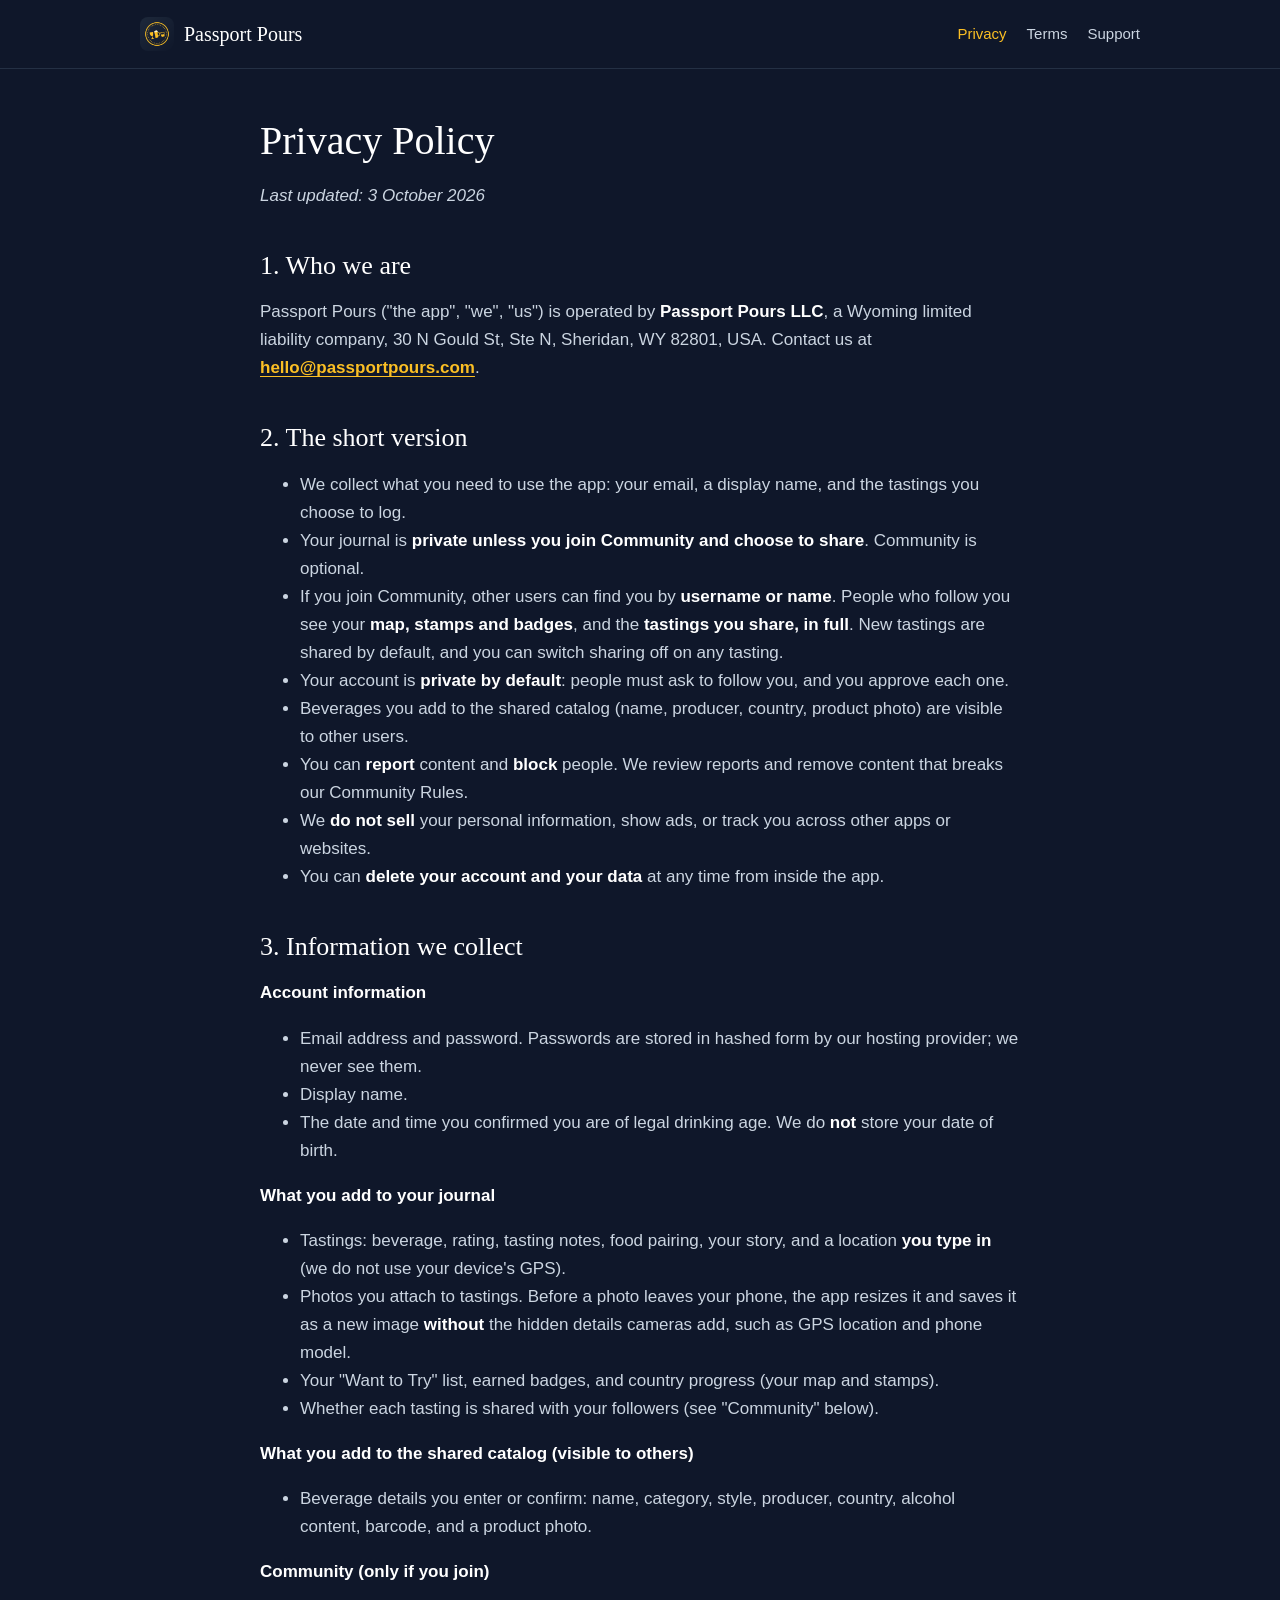
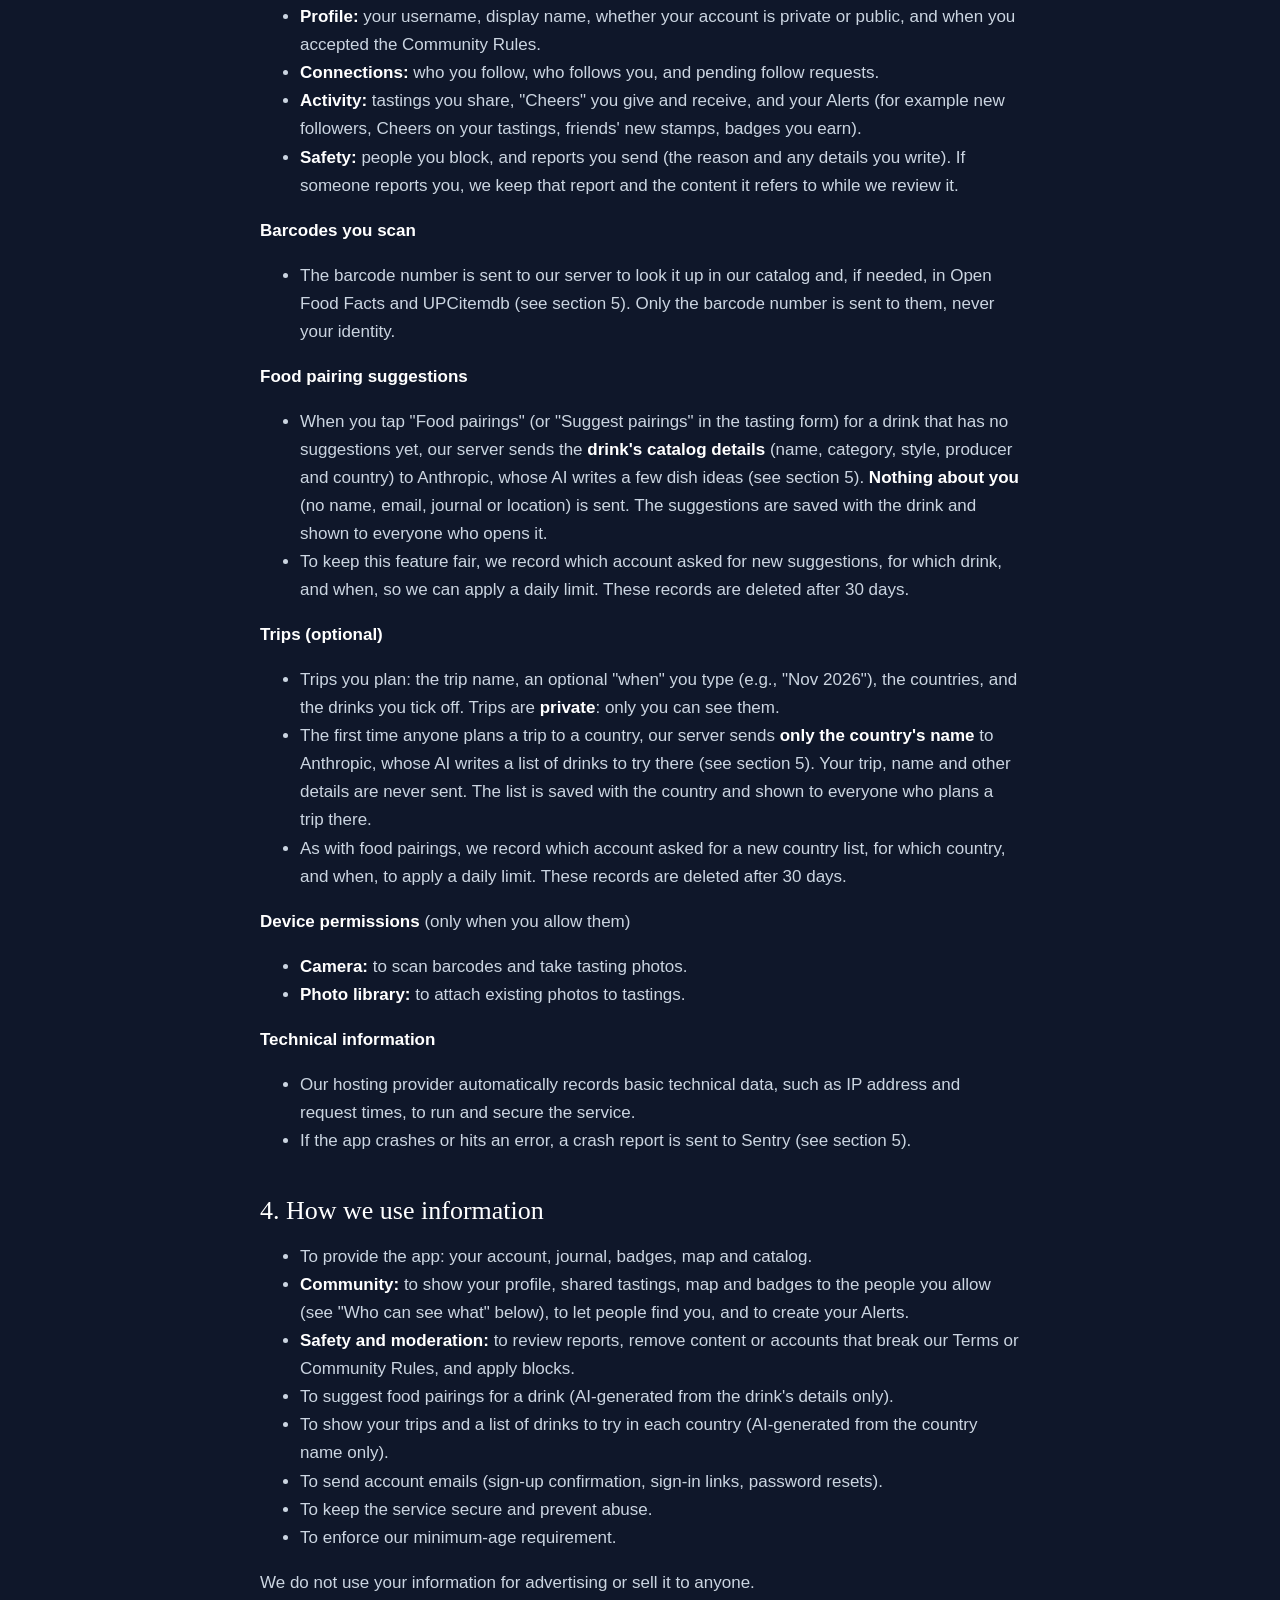
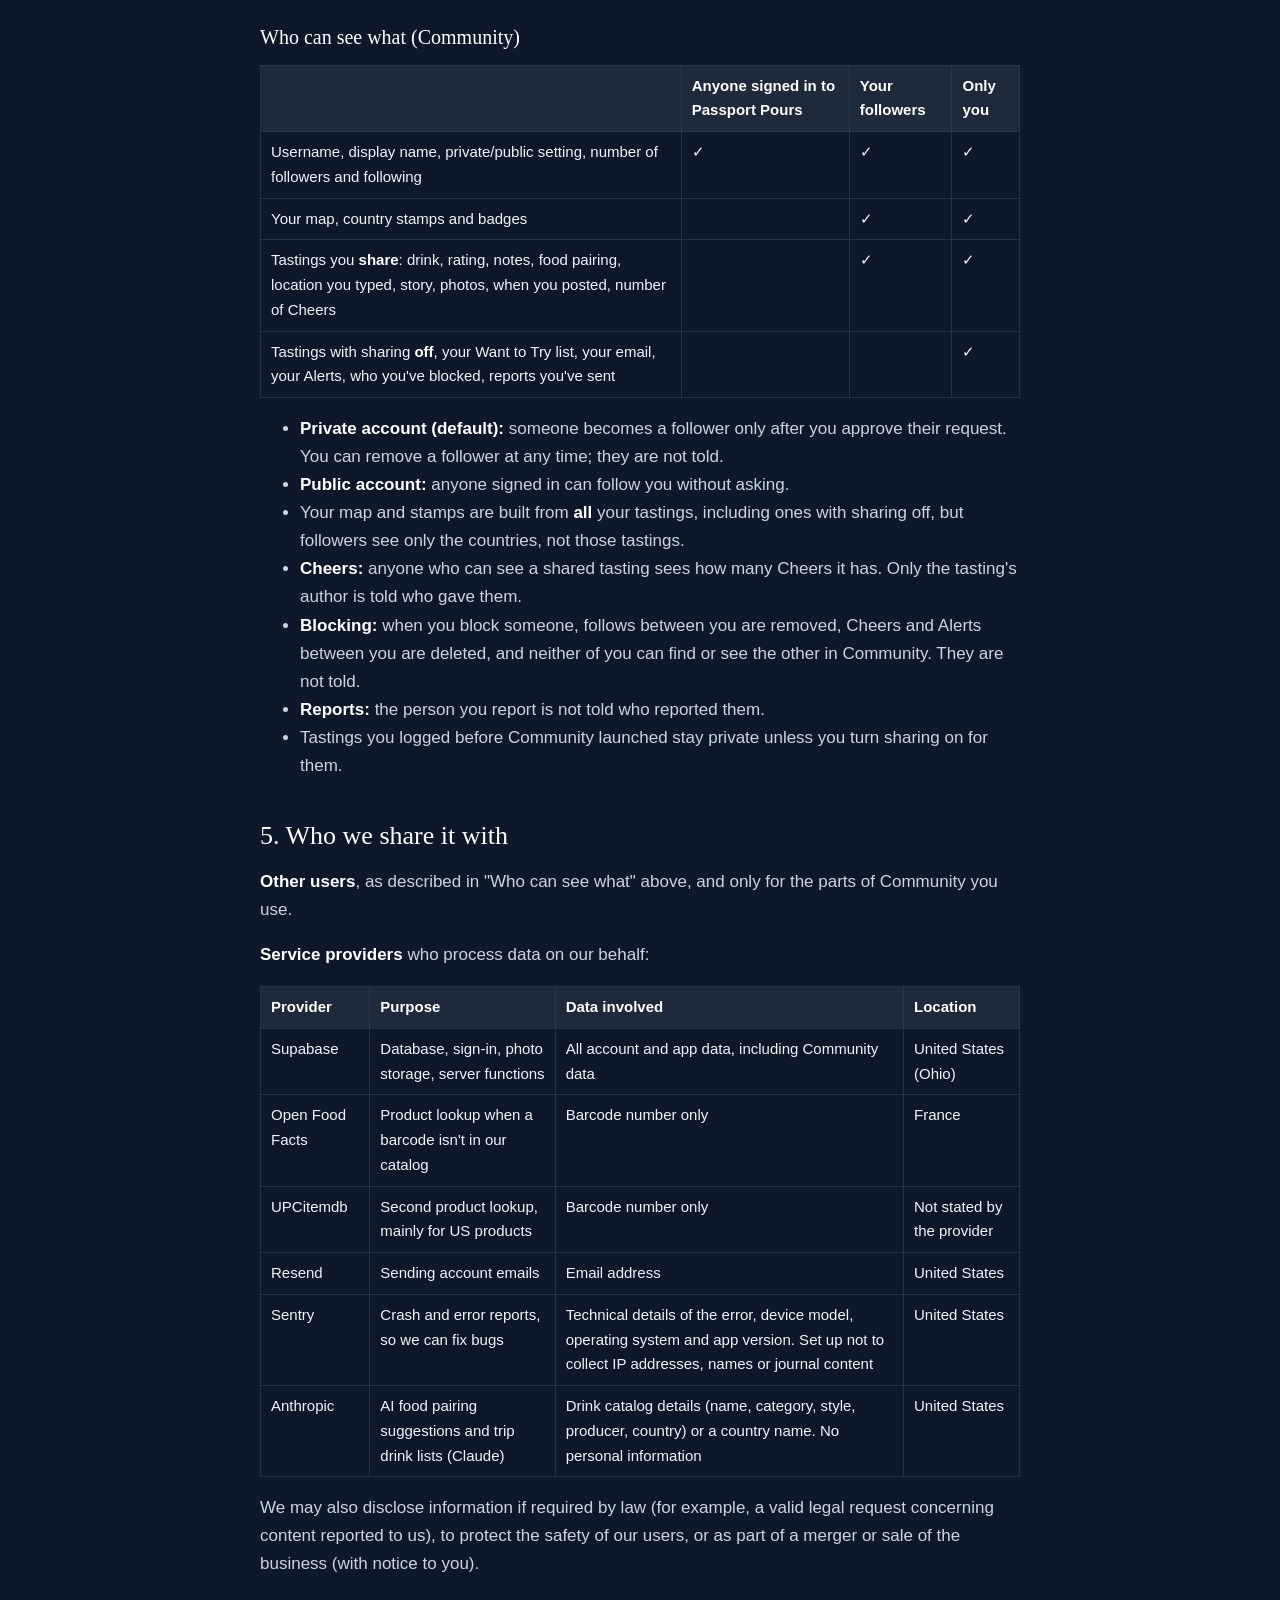
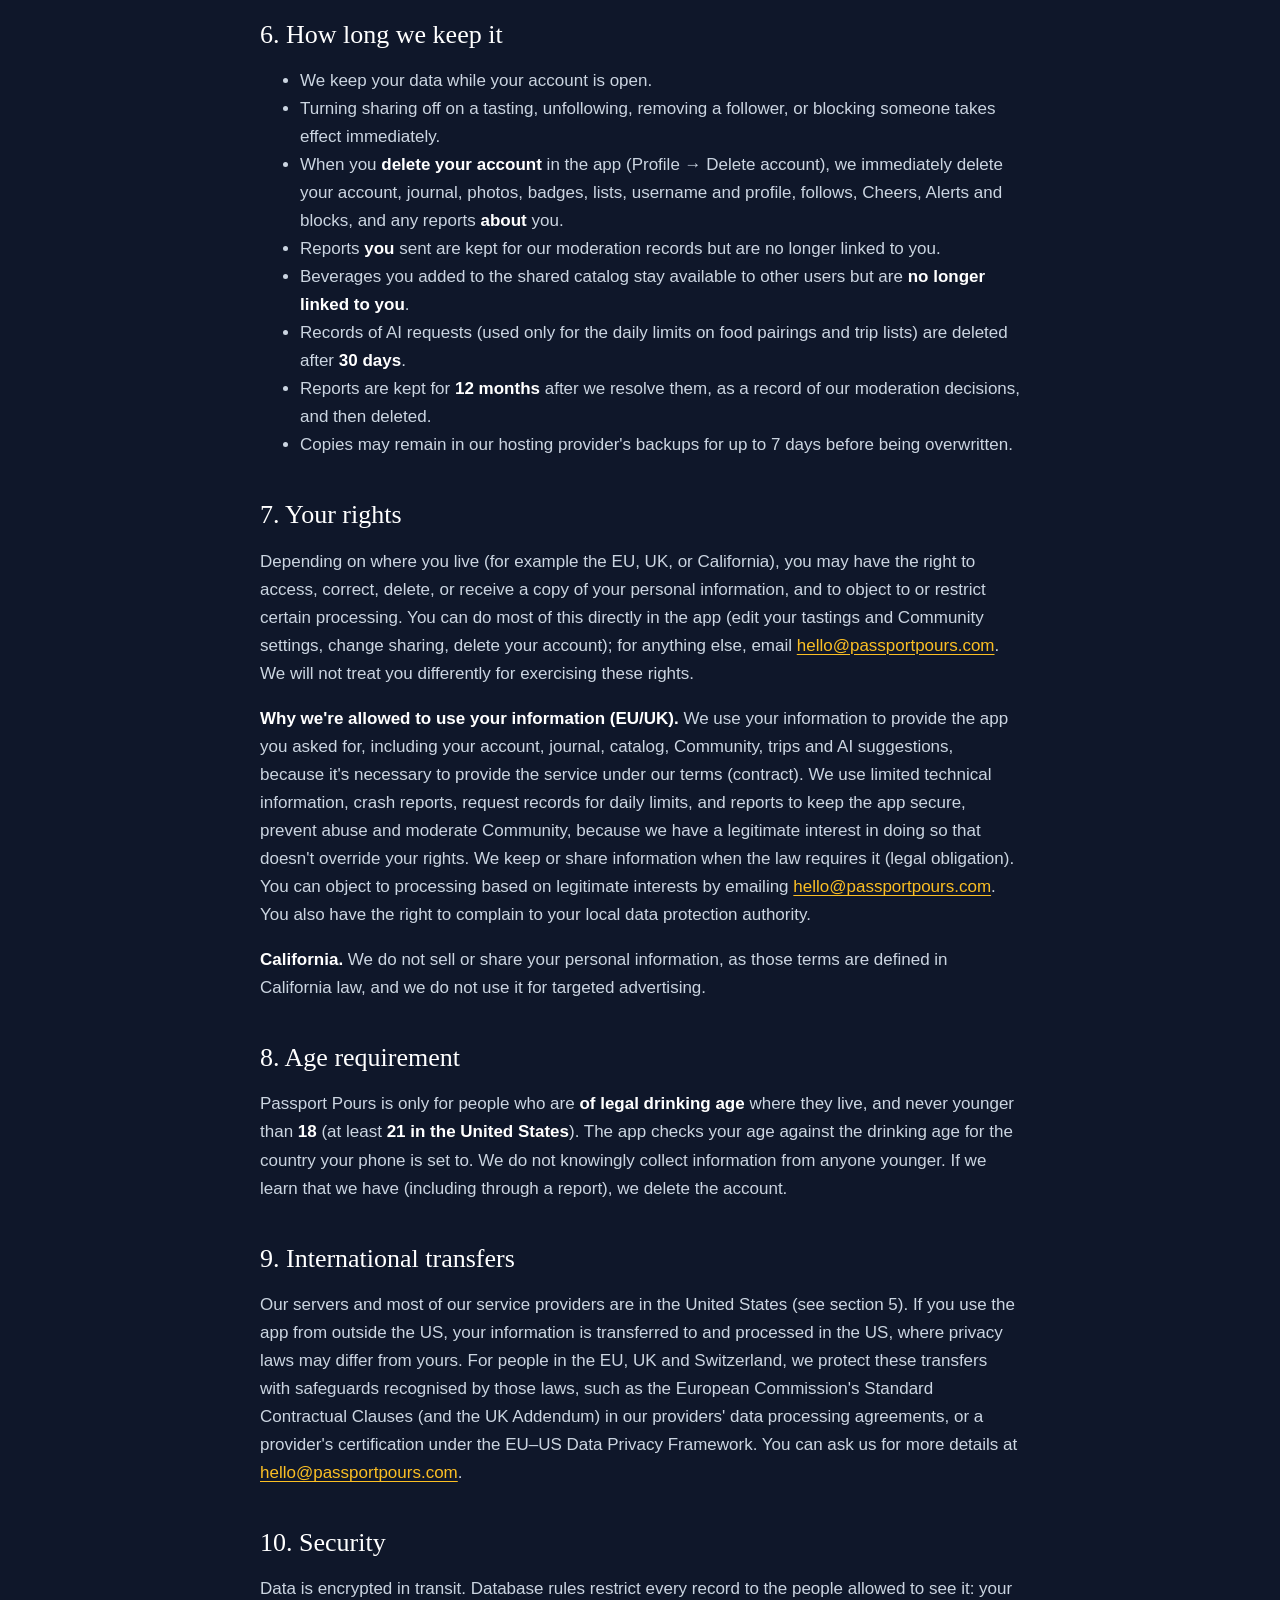
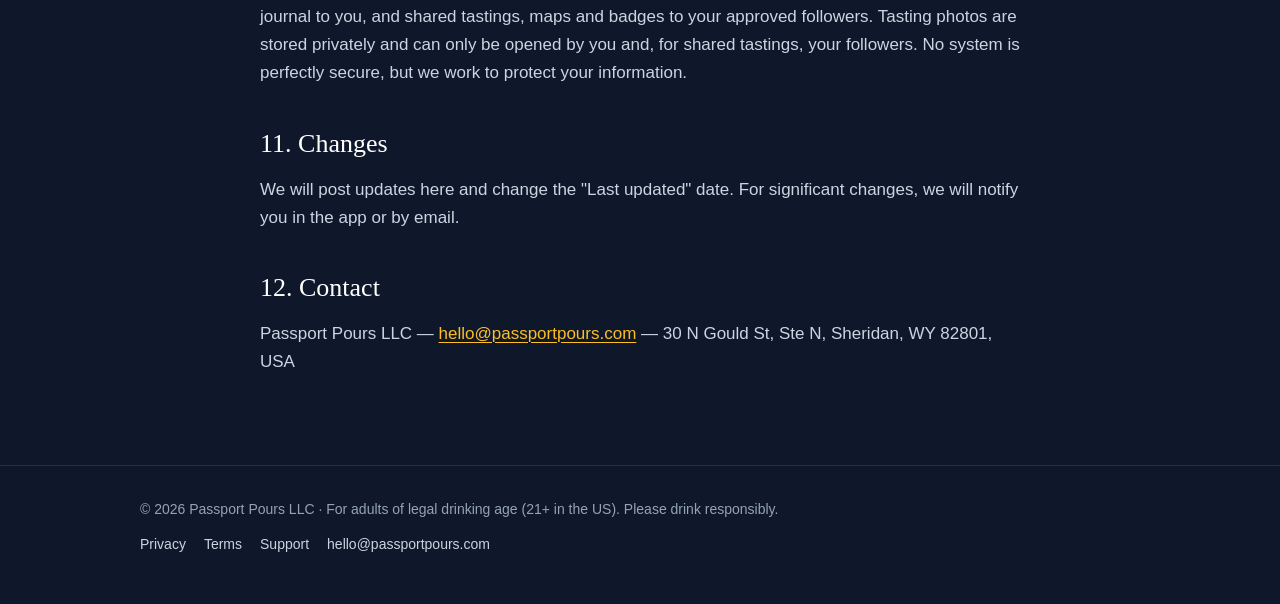
==== privacy/index.html @ 8fbe210d "Publish passportpours.com" ====
<!doctype html>
<html lang="en">
<head>
  <meta charset="utf-8" />
  <meta name="viewport" content="width=device-width, initial-scale=1" />
  <title>Privacy Policy — Passport Pours</title>
  <meta name="description" content="Passport Pours Privacy Policy." />
  <meta name="theme-color" content="#0f172a" />
  
  <link rel="icon" href="/favicon.png" />
  <link rel="apple-touch-icon" href="/icon.png" />
  <link rel="stylesheet" href="/styles.css" />
</head>
<body>
  
  <header class="site-header">
    <div class="wrap">
      <a class="brand" href="/"><img src="/icon.png" alt="" width="34" height="34" />Passport Pours</a>
      <nav class="nav" aria-label="Main">
        <a href="/privacy/" aria-current="page">Privacy</a>
        <a href="/terms/" class="hide-sm">Terms</a>
        <a href="/support/">Support</a>
      </nav>
    </div>
  </header>
  <main>
<article class="doc wrap narrow">
<h1>Privacy Policy</h1>
<p><em>Last updated: 3 October 2026</em></p>
<h2>1. Who we are</h2>
<p>Passport Pours (&quot;the app&quot;, &quot;we&quot;, &quot;us&quot;) is operated by <strong>Passport Pours LLC</strong>, a Wyoming limited liability company, 30 N Gould St, Ste N, Sheridan, WY 82801, USA. Contact us at <strong><a href="mailto:hello@passportpours.com">hello@passportpours.com</a></strong>.</p>
<h2>2. The short version</h2>
<ul>
<li>We collect what you need to use the app: your email, a display name, and the tastings you choose to log.</li>
<li>Your journal is <strong>private unless you join Community and choose to share</strong>. Community is optional.</li>
<li>If you join Community, other users can find you by <strong>username or name</strong>. People who follow you see your <strong>map, stamps and badges</strong>, and the <strong>tastings you share, in full</strong>. New tastings are shared by default, and you can switch sharing off on any tasting.</li>
<li>Your account is <strong>private by default</strong>: people must ask to follow you, and you approve each one.</li>
<li>Beverages you add to the shared catalog (name, producer, country, product photo) are visible to other users.</li>
<li>You can <strong>report</strong> content and <strong>block</strong> people. We review reports and remove content that breaks our Community Rules.</li>
<li>We <strong>do not sell</strong> your personal information, show ads, or track you across other apps or websites.</li>
<li>You can <strong>delete your account and your data</strong> at any time from inside the app.</li>
</ul>
<h2>3. Information we collect</h2>
<p><strong>Account information</strong></p>
<ul>
<li>Email address and password. Passwords are stored in hashed form by our hosting provider; we never see them.</li>
<li>Display name.</li>
<li>The date and time you confirmed you are of legal drinking age. We do <strong>not</strong> store your date of birth.</li>
</ul>
<p><strong>What you add to your journal</strong></p>
<ul>
<li>Tastings: beverage, rating, tasting notes, food pairing, your story, and a location <strong>you type in</strong> (we do not use your device&#39;s GPS).</li>
<li>Photos you attach to tastings. Before a photo leaves your phone, the app resizes it and saves it as a new image <strong>without</strong> the hidden details cameras add, such as GPS location and phone model.</li>
<li>Your &quot;Want to Try&quot; list, earned badges, and country progress (your map and stamps).</li>
<li>Whether each tasting is shared with your followers (see &quot;Community&quot; below).</li>
</ul>
<p><strong>What you add to the shared catalog (visible to others)</strong></p>
<ul>
<li>Beverage details you enter or confirm: name, category, style, producer, country, alcohol content, barcode, and a product photo.</li>
</ul>
<p><strong>Community (only if you join)</strong></p>
<ul>
<li><strong>Profile:</strong> your username, display name, whether your account is private or public, and when you accepted the Community Rules.</li>
<li><strong>Connections:</strong> who you follow, who follows you, and pending follow requests.</li>
<li><strong>Activity:</strong> tastings you share, &quot;Cheers&quot; you give and receive, and your Alerts (for example new followers, Cheers on your tastings, friends&#39; new stamps, badges you earn).</li>
<li><strong>Safety:</strong> people you block, and reports you send (the reason and any details you write). If someone reports you, we keep that report and the content it refers to while we review it.</li>
</ul>
<p><strong>Barcodes you scan</strong></p>
<ul>
<li>The barcode number is sent to our server to look it up in our catalog and, if needed, in Open Food Facts and UPCitemdb (see section 5). Only the barcode number is sent to them, never your identity.</li>
</ul>
<p><strong>Food pairing suggestions</strong></p>
<ul>
<li>When you tap &quot;Food pairings&quot; (or &quot;Suggest pairings&quot; in the tasting form) for a drink that has no suggestions yet, our server sends the <strong>drink&#39;s catalog details</strong> (name, category, style, producer and country) to Anthropic, whose AI writes a few dish ideas (see section 5). <strong>Nothing about you</strong> (no name, email, journal or location) is sent. The suggestions are saved with the drink and shown to everyone who opens it.</li>
<li>To keep this feature fair, we record which account asked for new suggestions, for which drink, and when, so we can apply a daily limit. These records are deleted after 30 days.</li>
</ul>
<p><strong>Trips (optional)</strong></p>
<ul>
<li>Trips you plan: the trip name, an optional &quot;when&quot; you type (e.g., &quot;Nov 2026&quot;), the countries, and the drinks you tick off. Trips are <strong>private</strong>: only you can see them.</li>
<li>The first time anyone plans a trip to a country, our server sends <strong>only the country&#39;s name</strong> to Anthropic, whose AI writes a list of drinks to try there (see section 5). Your trip, name and other details are never sent. The list is saved with the country and shown to everyone who plans a trip there.</li>
<li>As with food pairings, we record which account asked for a new country list, for which country, and when, to apply a daily limit. These records are deleted after 30 days.</li>
</ul>
<p><strong>Device permissions</strong> (only when you allow them)</p>
<ul>
<li><strong>Camera:</strong> to scan barcodes and take tasting photos.</li>
<li><strong>Photo library:</strong> to attach existing photos to tastings.</li>
</ul>
<p><strong>Technical information</strong></p>
<ul>
<li>Our hosting provider automatically records basic technical data, such as IP address and request times, to run and secure the service.</li>
<li>If the app crashes or hits an error, a crash report is sent to Sentry (see section 5).</li>
</ul>
<h2>4. How we use information</h2>
<ul>
<li>To provide the app: your account, journal, badges, map and catalog.</li>
<li><strong>Community:</strong> to show your profile, shared tastings, map and badges to the people you allow (see &quot;Who can see what&quot; below), to let people find you, and to create your Alerts.</li>
<li><strong>Safety and moderation:</strong> to review reports, remove content or accounts that break our Terms or Community Rules, and apply blocks.</li>
<li>To suggest food pairings for a drink (AI-generated from the drink&#39;s details only).</li>
<li>To show your trips and a list of drinks to try in each country (AI-generated from the country name only).</li>
<li>To send account emails (sign-up confirmation, sign-in links, password resets).</li>
<li>To keep the service secure and prevent abuse.</li>
<li>To enforce our minimum-age requirement.</li>
</ul>
<p>We do not use your information for advertising or sell it to anyone.</p>
<h3>Who can see what (Community)</h3>
<table>
<thead>
<tr>
<th></th>
<th>Anyone signed in to Passport Pours</th>
<th>Your followers</th>
<th>Only you</th>
</tr>
</thead>
<tbody><tr>
<td>Username, display name, private/public setting, number of followers and following</td>
<td>✓</td>
<td>✓</td>
<td>✓</td>
</tr>
<tr>
<td>Your map, country stamps and badges</td>
<td></td>
<td>✓</td>
<td>✓</td>
</tr>
<tr>
<td>Tastings you <strong>share</strong>: drink, rating, notes, food pairing, location you typed, story, photos, when you posted, number of Cheers</td>
<td></td>
<td>✓</td>
<td>✓</td>
</tr>
<tr>
<td>Tastings with sharing <strong>off</strong>, your Want to Try list, your email, your Alerts, who you&#39;ve blocked, reports you&#39;ve sent</td>
<td></td>
<td></td>
<td>✓</td>
</tr>
</tbody></table>
<ul>
<li><strong>Private account (default):</strong> someone becomes a follower only after you approve their request. You can remove a follower at any time; they are not told.</li>
<li><strong>Public account:</strong> anyone signed in can follow you without asking.</li>
<li>Your map and stamps are built from <strong>all</strong> your tastings, including ones with sharing off, but followers see only the countries, not those tastings.</li>
<li><strong>Cheers:</strong> anyone who can see a shared tasting sees how many Cheers it has. Only the tasting&#39;s author is told who gave them.</li>
<li><strong>Blocking:</strong> when you block someone, follows between you are removed, Cheers and Alerts between you are deleted, and neither of you can find or see the other in Community. They are not told.</li>
<li><strong>Reports:</strong> the person you report is not told who reported them.</li>
<li>Tastings you logged before Community launched stay private unless you turn sharing on for them.</li>
</ul>
<h2>5. Who we share it with</h2>
<p><strong>Other users</strong>, as described in &quot;Who can see what&quot; above, and only for the parts of Community you use.</p>
<p><strong>Service providers</strong> who process data on our behalf:</p>
<table>
<thead>
<tr>
<th>Provider</th>
<th>Purpose</th>
<th>Data involved</th>
<th>Location</th>
</tr>
</thead>
<tbody><tr>
<td>Supabase</td>
<td>Database, sign-in, photo storage, server functions</td>
<td>All account and app data, including Community data</td>
<td>United States (Ohio)</td>
</tr>
<tr>
<td>Open Food Facts</td>
<td>Product lookup when a barcode isn&#39;t in our catalog</td>
<td>Barcode number only</td>
<td>France</td>
</tr>
<tr>
<td>UPCitemdb</td>
<td>Second product lookup, mainly for US products</td>
<td>Barcode number only</td>
<td>Not stated by the provider</td>
</tr>
<tr>
<td>Resend</td>
<td>Sending account emails</td>
<td>Email address</td>
<td>United States</td>
</tr>
<tr>
<td>Sentry</td>
<td>Crash and error reports, so we can fix bugs</td>
<td>Technical details of the error, device model, operating system and app version. Set up not to collect IP addresses, names or journal content</td>
<td>United States</td>
</tr>
<tr>
<td>Anthropic</td>
<td>AI food pairing suggestions and trip drink lists (Claude)</td>
<td>Drink catalog details (name, category, style, producer, country) or a country name. No personal information</td>
<td>United States</td>
</tr>
</tbody></table>
<p>We may also disclose information if required by law (for example, a valid legal request concerning content reported to us), to protect the safety of our users, or as part of a merger or sale of the business (with notice to you).</p>
<h2>6. How long we keep it</h2>
<ul>
<li>We keep your data while your account is open.</li>
<li>Turning sharing off on a tasting, unfollowing, removing a follower, or blocking someone takes effect immediately.</li>
<li>When you <strong>delete your account</strong> in the app (Profile → Delete account), we immediately delete your account, journal, photos, badges, lists, username and profile, follows, Cheers, Alerts and blocks, and any reports <strong>about</strong> you.</li>
<li>Reports <strong>you</strong> sent are kept for our moderation records but are no longer linked to you.</li>
<li>Beverages you added to the shared catalog stay available to other users but are <strong>no longer linked to you</strong>.</li>
<li>Records of AI requests (used only for the daily limits on food pairings and trip lists) are deleted after <strong>30 days</strong>.</li>
<li>Reports are kept for <strong>12 months</strong> after we resolve them, as a record of our moderation decisions, and then deleted.</li>
<li>Copies may remain in our hosting provider&#39;s backups for up to 7 days before being overwritten.</li>
</ul>
<h2>7. Your rights</h2>
<p>Depending on where you live (for example the EU, UK, or California), you may have the right to access, correct, delete, or receive a copy of your personal information, and to object to or restrict certain processing. You can do most of this directly in the app (edit your tastings and Community settings, change sharing, delete your account); for anything else, email <a href="mailto:hello@passportpours.com">hello@passportpours.com</a>. We will not treat you differently for exercising these rights.</p>
<p><strong>Why we&#39;re allowed to use your information (EU/UK).</strong> We use your information to provide the app you asked for, including your account, journal, catalog, Community, trips and AI suggestions, because it&#39;s necessary to provide the service under our terms (contract). We use limited technical information, crash reports, request records for daily limits, and reports to keep the app secure, prevent abuse and moderate Community, because we have a legitimate interest in doing so that doesn&#39;t override your rights. We keep or share information when the law requires it (legal obligation). You can object to processing based on legitimate interests by emailing <a href="mailto:hello@passportpours.com">hello@passportpours.com</a>. You also have the right to complain to your local data protection authority.</p>
<p><strong>California.</strong> We do not sell or share your personal information, as those terms are defined in California law, and we do not use it for targeted advertising.</p>
<h2>8. Age requirement</h2>
<p>Passport Pours is only for people who are <strong>of legal drinking age</strong> where they live, and never younger than <strong>18</strong> (at least <strong>21 in the United States</strong>). The app checks your age against the drinking age for the country your phone is set to. We do not knowingly collect information from anyone younger. If we learn that we have (including through a report), we delete the account.</p>
<h2>9. International transfers</h2>
<p>Our servers and most of our service providers are in the United States (see section 5). If you use the app from outside the US, your information is transferred to and processed in the US, where privacy laws may differ from yours. For people in the EU, UK and Switzerland, we protect these transfers with safeguards recognised by those laws, such as the European Commission&#39;s Standard Contractual Clauses (and the UK Addendum) in our providers&#39; data processing agreements, or a provider&#39;s certification under the EU–US Data Privacy Framework. You can ask us for more details at <a href="mailto:hello@passportpours.com">hello@passportpours.com</a>.</p>
<h2>10. Security</h2>
<p>Data is encrypted in transit. Database rules restrict every record to the people allowed to see it: your journal to you, and shared tastings, maps and badges to your approved followers. Tasting photos are stored privately and can only be opened by you and, for shared tastings, your followers. No system is perfectly secure, but we work to protect your information.</p>
<h2>11. Changes</h2>
<p>We will post updates here and change the &quot;Last updated&quot; date. For significant changes, we will notify you in the app or by email.</p>
<h2>12. Contact</h2>
<p>Passport Pours LLC — <a href="mailto:hello@passportpours.com">hello@passportpours.com</a> — 30 N Gould St, Ste N, Sheridan, WY 82801, USA</p>

</article>
  </main>
  <footer class="site-footer">
    <div class="wrap">
      <div>© 2026 Passport Pours LLC · For adults of legal drinking age (21+ in the US). Please drink responsibly.</div>
      <nav aria-label="Footer">
        <a href="/privacy/">Privacy</a>
        <a href="/terms/">Terms</a>
        <a href="/support/">Support</a>
        <a href="mailto:hello@passportpours.com">hello@passportpours.com</a>
      </nav>
    </div>
  </footer>
</body>
</html>
---- styles.css ----
/* Passport Pours — matches the app: dark slate, gold accents, Georgia headings. */
:root {
  --bg: #0f172a;
  --surface: #1e293b;
  --border: rgba(51, 65, 85, 0.6);
  --text: #f1f5f9;
  --muted: #94a3b8;
  --soft: #cbd5e1;
  --gold: #fbbf24;
  --gold-deep: #d97706;
  --note-bg: rgba(251, 191, 36, 0.08);
  --serif: Georgia, 'Times New Roman', serif;
  --sans: -apple-system, BlinkMacSystemFont, 'Segoe UI', Roboto, Helvetica, Arial, sans-serif;
}

* { box-sizing: border-box; }

html { color-scheme: dark; }

body {
  margin: 0;
  background: var(--bg);
  color: var(--text);
  font-family: var(--sans);
  font-size: 17px;
  line-height: 1.65;
  -webkit-font-smoothing: antialiased;
}

a { color: var(--gold); text-decoration-thickness: 1px; text-underline-offset: 3px; }
a:hover { color: #fcd34d; }

h1, h2, h3 { font-family: var(--serif); font-weight: 400; line-height: 1.2; color: #fff; }

.wrap { max-width: 1040px; margin: 0 auto; padding: 0 20px; }
.narrow { max-width: 760px; }

/* Header */
.site-header { border-bottom: 1px solid var(--border); }
.site-header .wrap { display: flex; align-items: center; justify-content: space-between; height: 68px; }
.brand { display: flex; align-items: center; gap: 10px; color: #fff; text-decoration: none; font-family: var(--serif); font-size: 20px; }
.brand img { width: 34px; height: 34px; border-radius: 8px; }
.nav { display: flex; gap: 20px; font-size: 15px; }
.nav a { color: var(--soft); text-decoration: none; }
.nav a:hover, .nav a[aria-current='page'] { color: var(--gold); }

/* Preview banner */
.preview-banner {
  background: repeating-linear-gradient(135deg, #7c2d12, #7c2d12 12px, #9a3412 12px, #9a3412 24px);
  color: #fff; text-align: center; font-size: 14px; font-weight: 600; padding: 8px 16px;
}

/* Landing */
.hero { text-align: center; padding-top: 72px; padding-bottom: 56px; }
.hero img.icon { width: 132px; height: 132px; border-radius: 30px; box-shadow: 0 20px 60px rgba(251, 191, 36, 0.18); }
.hero h1 { font-size: clamp(40px, 7vw, 64px); margin: 28px 0 8px; letter-spacing: 0.5px; }
.hero .slogan { font-family: var(--serif); font-size: clamp(20px, 3vw, 26px); color: var(--gold); margin: 0 0 16px; }
.hero .lede { color: var(--soft); max-width: 620px; margin: 0 auto 32px; font-size: 19px; }
.badge-soon {
  display: inline-block; padding: 12px 22px; border-radius: 999px; border: 1px solid var(--gold);
  color: var(--gold); font-weight: 600; letter-spacing: 0.3px;
}

.features { display: grid; grid-template-columns: repeat(3, 1fr); gap: 18px; padding-top: 24px; padding-bottom: 64px; }
@media (max-width: 860px) { .features { grid-template-columns: repeat(2, 1fr); } }
@media (max-width: 560px) { .features { grid-template-columns: 1fr; } }
.card { background: var(--surface); border: 1px solid var(--border); border-radius: 18px; padding: 24px; }
.card .emoji { font-size: 30px; }
.card h3 { font-size: 22px; margin: 12px 0 6px; }
.card p { color: var(--muted); margin: 0; font-size: 16px; }

.band { border-top: 1px solid var(--border); border-bottom: 1px solid var(--border); background: rgba(30, 41, 59, 0.45); padding: 48px 0; text-align: center; }
.band h2 { font-size: 30px; margin: 0 0 10px; }
.band p { color: var(--soft); margin: 0 auto; max-width: 640px; }

/* Document pages (privacy, terms, support) */
.doc { padding: 48px 0 72px; }
.doc h1 { font-size: 40px; margin: 0 0 8px; }
.doc h2 { font-size: 26px; margin: 40px 0 10px; }
.doc h3 { font-size: 20px; margin: 28px 0 8px; }
.doc p, .doc li { color: var(--soft); }
.doc strong { color: #fff; }
.doc table { width: 100%; border-collapse: collapse; margin: 16px 0; font-size: 15px; display: block; overflow-x: auto; }
.doc th, .doc td { border: 1px solid var(--border); padding: 8px 10px; text-align: left; vertical-align: top; }
.doc th { background: var(--surface); color: #fff; }
.doc blockquote { margin: 16px 0; padding: 12px 16px; border-left: 3px solid var(--border); color: var(--muted); }

/* Internal draft notes — visible in preview only; publishing refuses while any remain. */
.draft-note {
  margin: 16px 0; padding: 12px 16px; border: 1px dashed var(--gold-deep); border-radius: 10px;
  background: var(--note-bg); color: #fde68a; font-size: 15px;
}
.draft-note::before { content: 'Internal note (preview only): '; font-weight: 700; }
mark.placeholder { background: #b45309; color: #fff; padding: 0 4px; border-radius: 4px; }

/* Footer */
.site-footer { border-top: 1px solid var(--border); padding: 32px 0 48px; color: var(--muted); font-size: 14px; }
.site-footer .wrap { display: flex; flex-wrap: wrap; gap: 12px 28px; justify-content: space-between; }
.site-footer nav { display: flex; gap: 18px; flex-wrap: wrap; }
.site-footer a { color: var(--soft); text-decoration: none; }
.site-footer a:hover { color: var(--gold); }

@media (max-width: 560px) {
  .nav { gap: 14px; font-size: 14px; }
  .nav .hide-sm { display: none; }
}
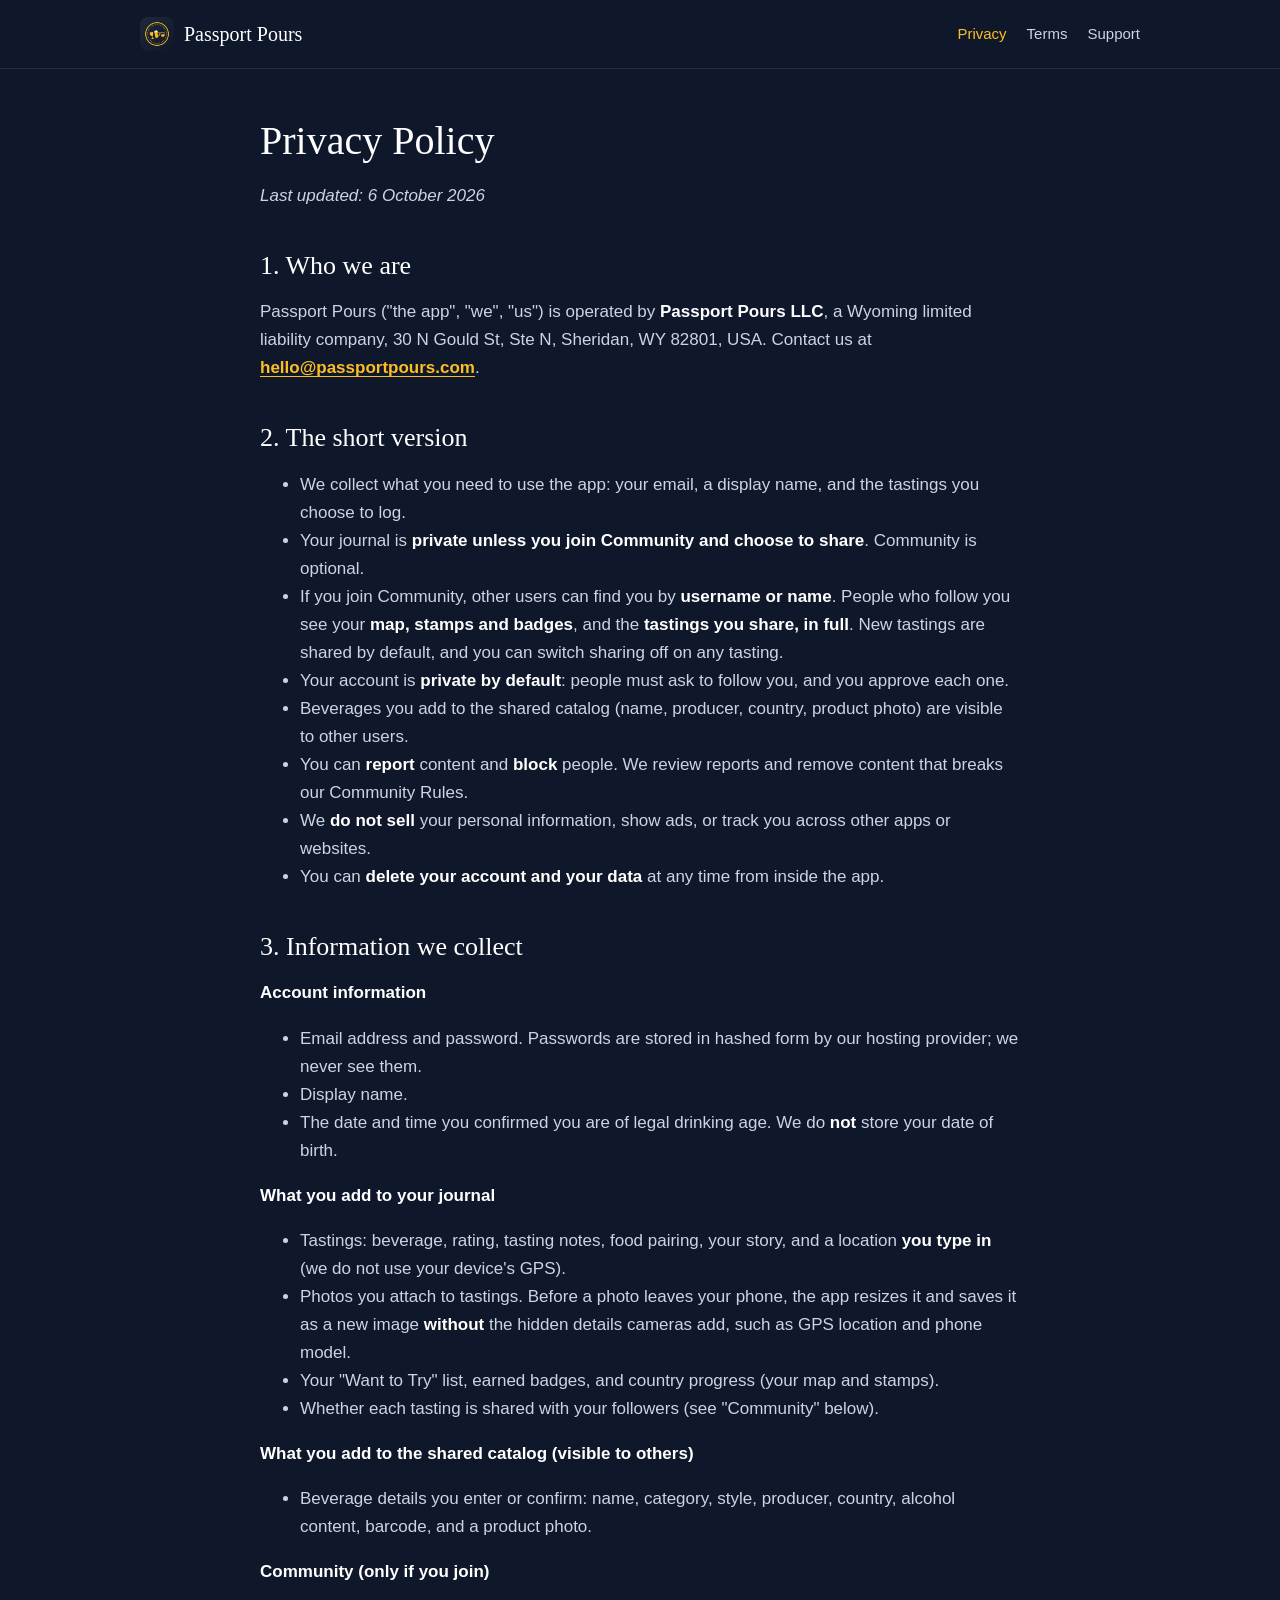
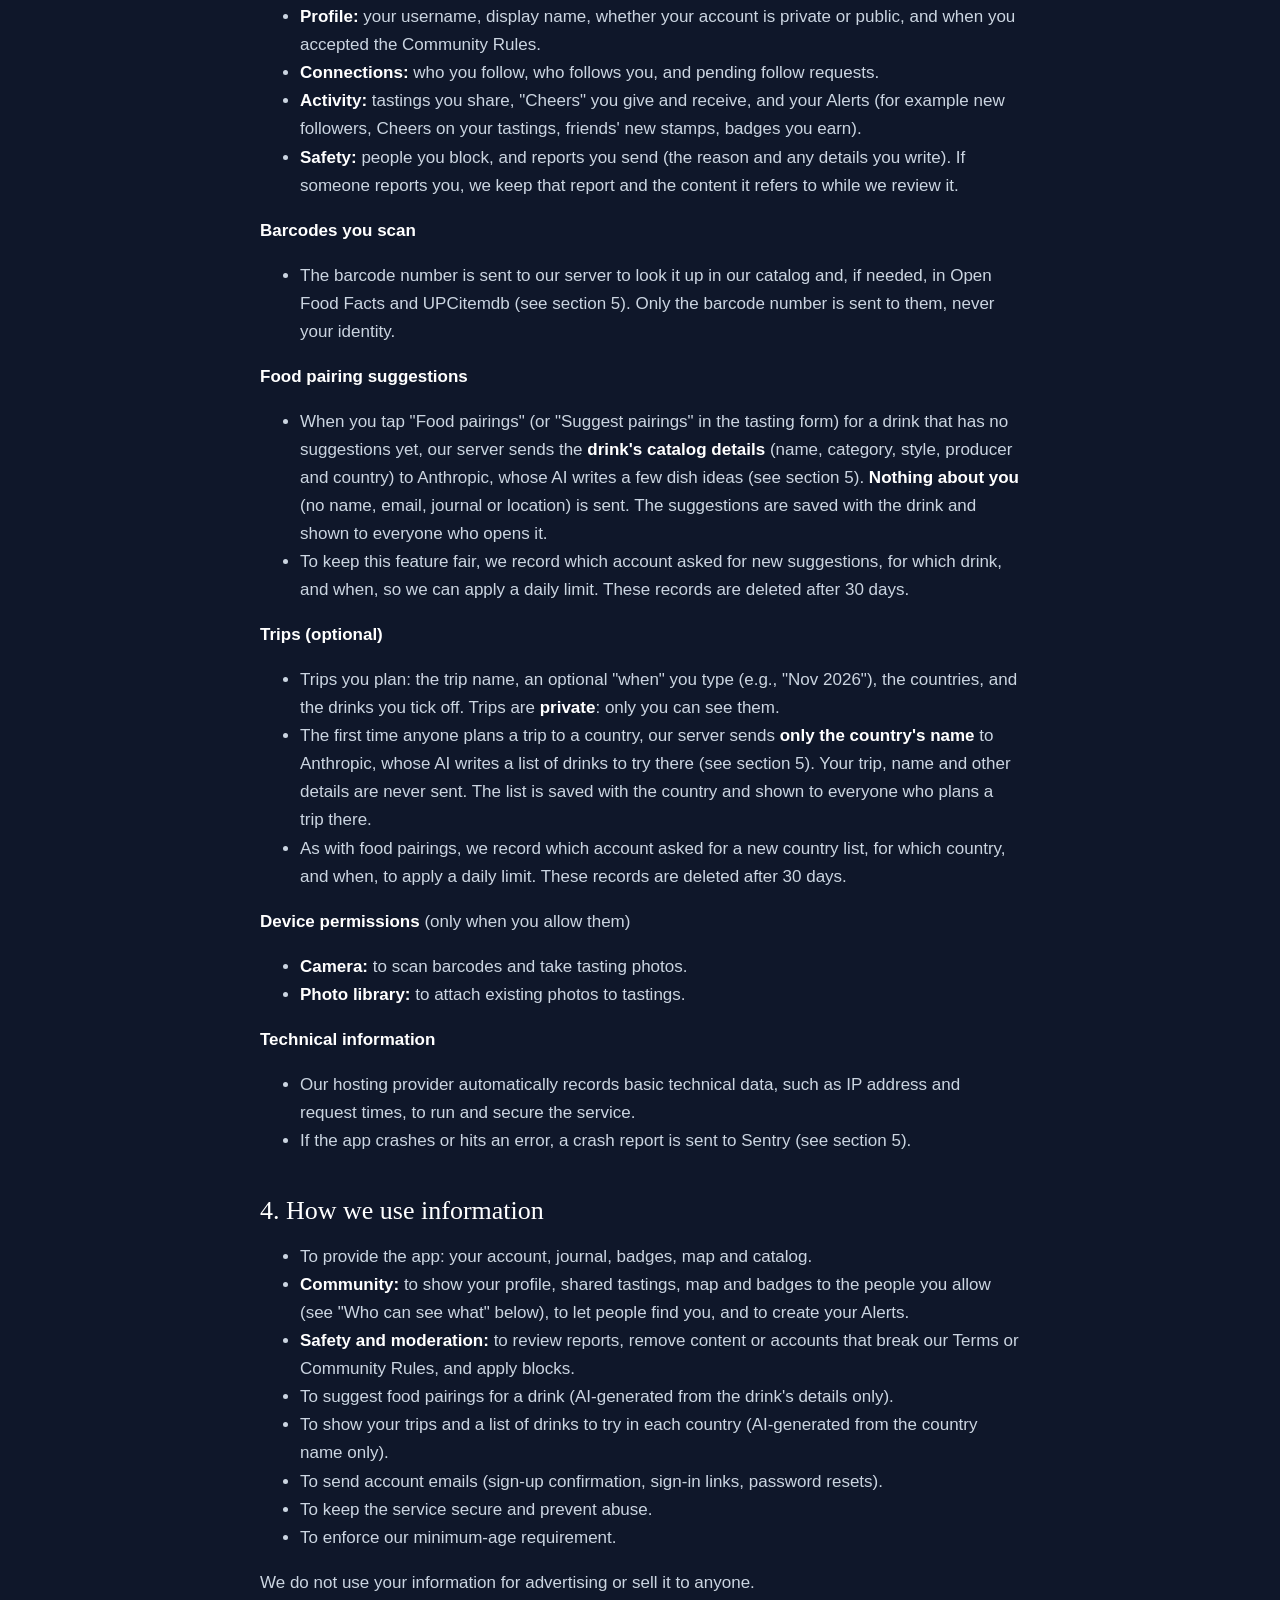
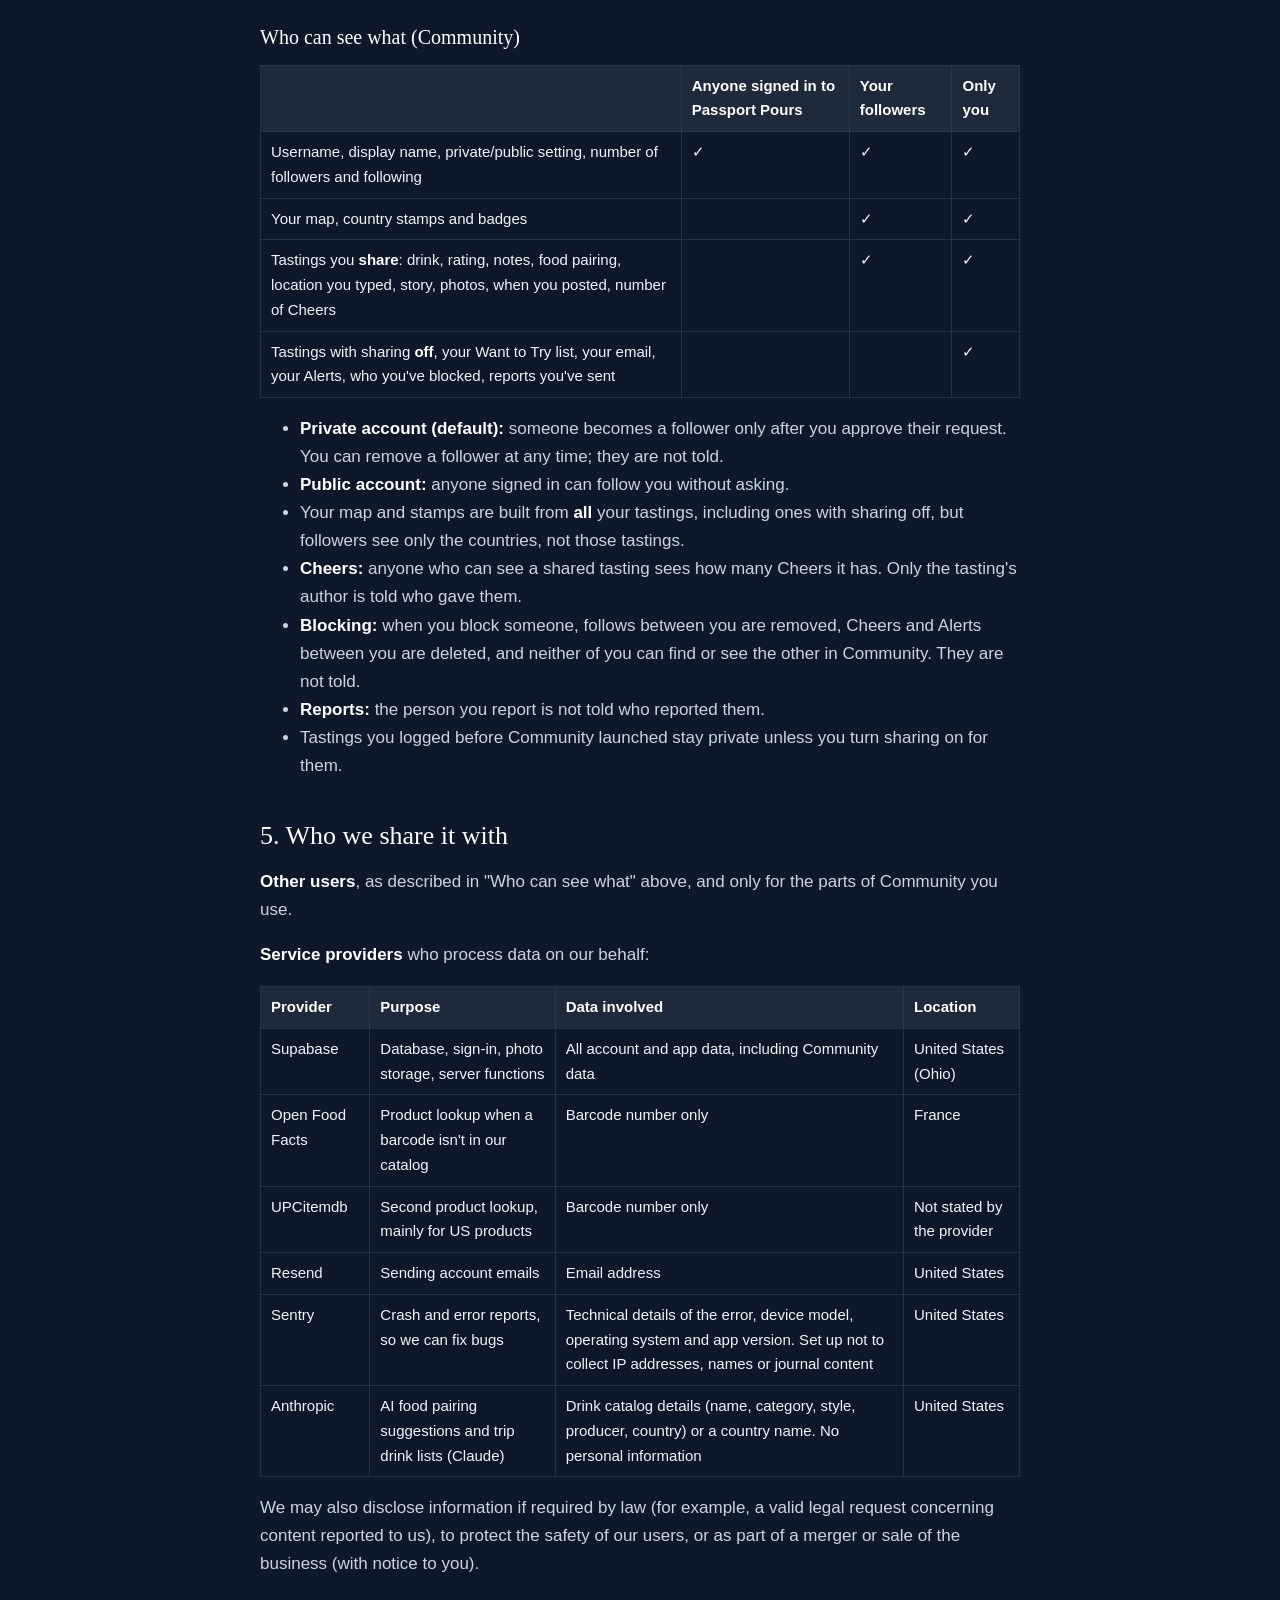
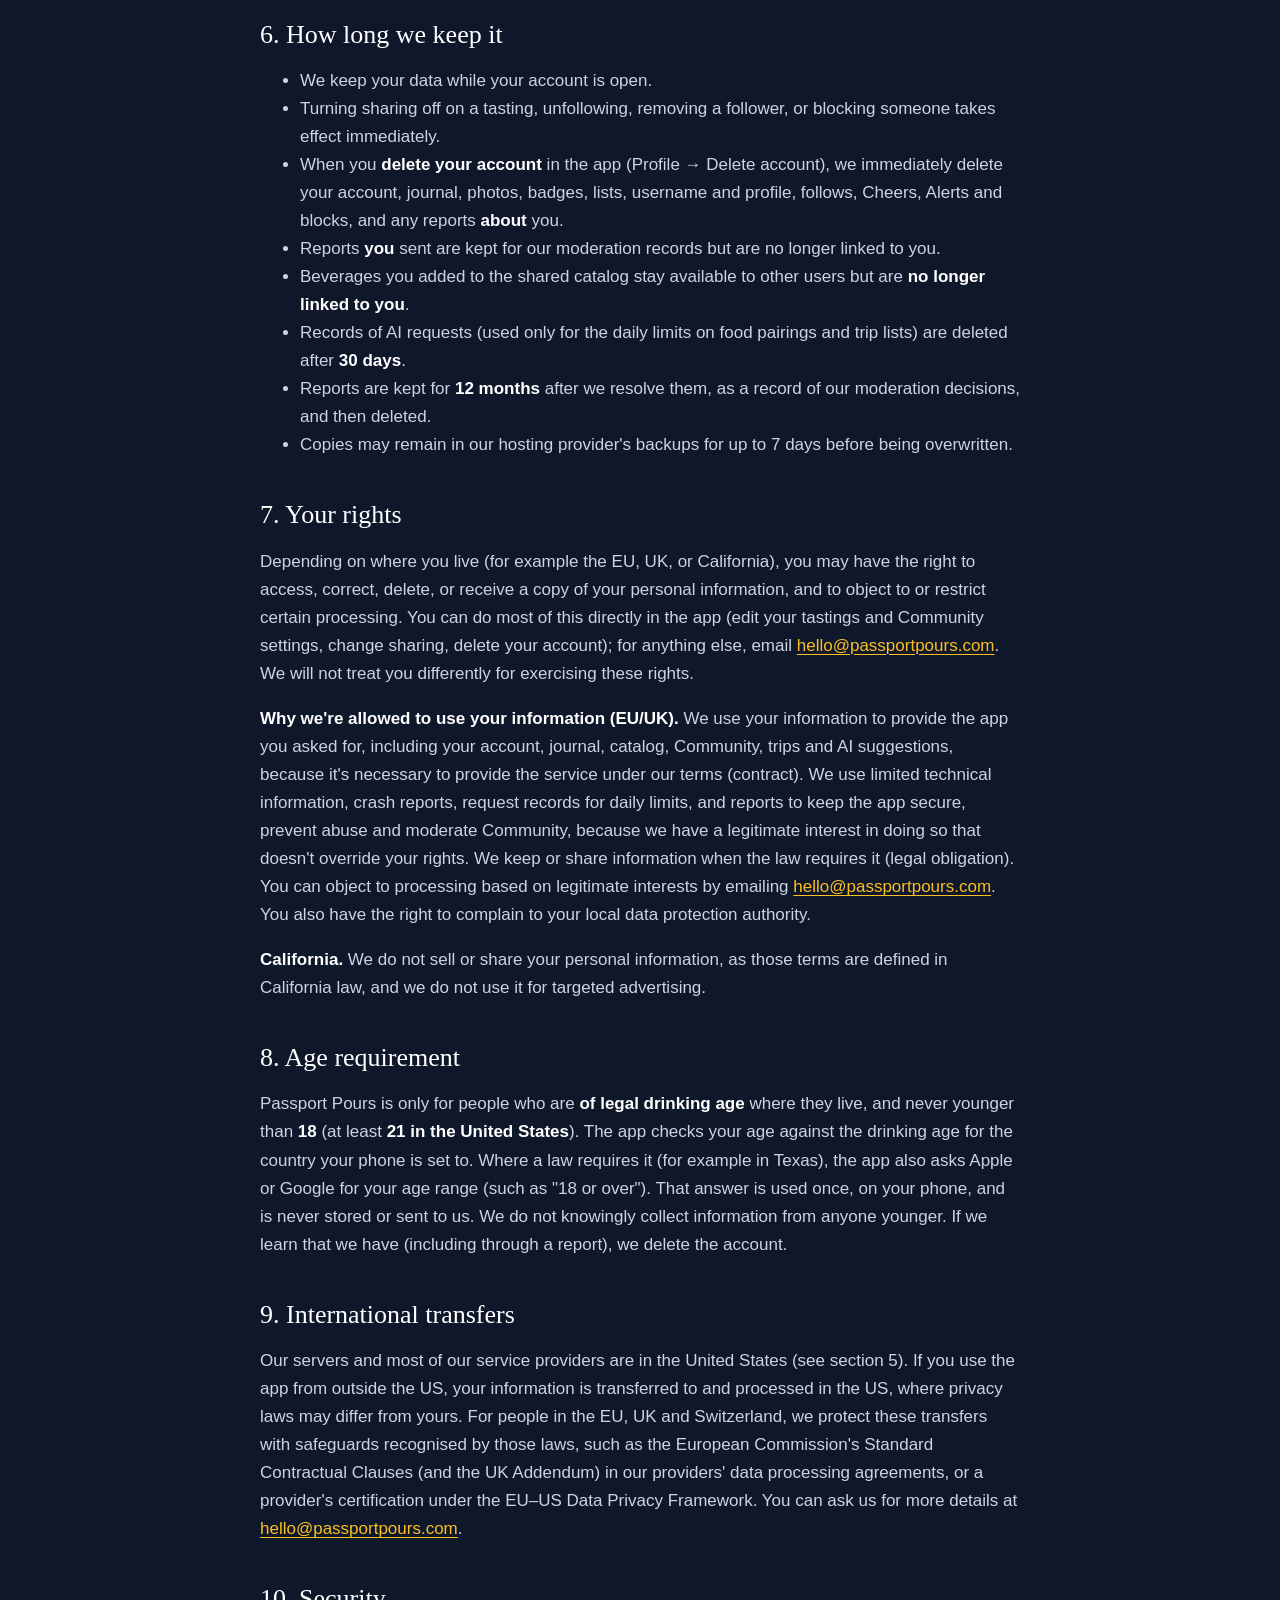
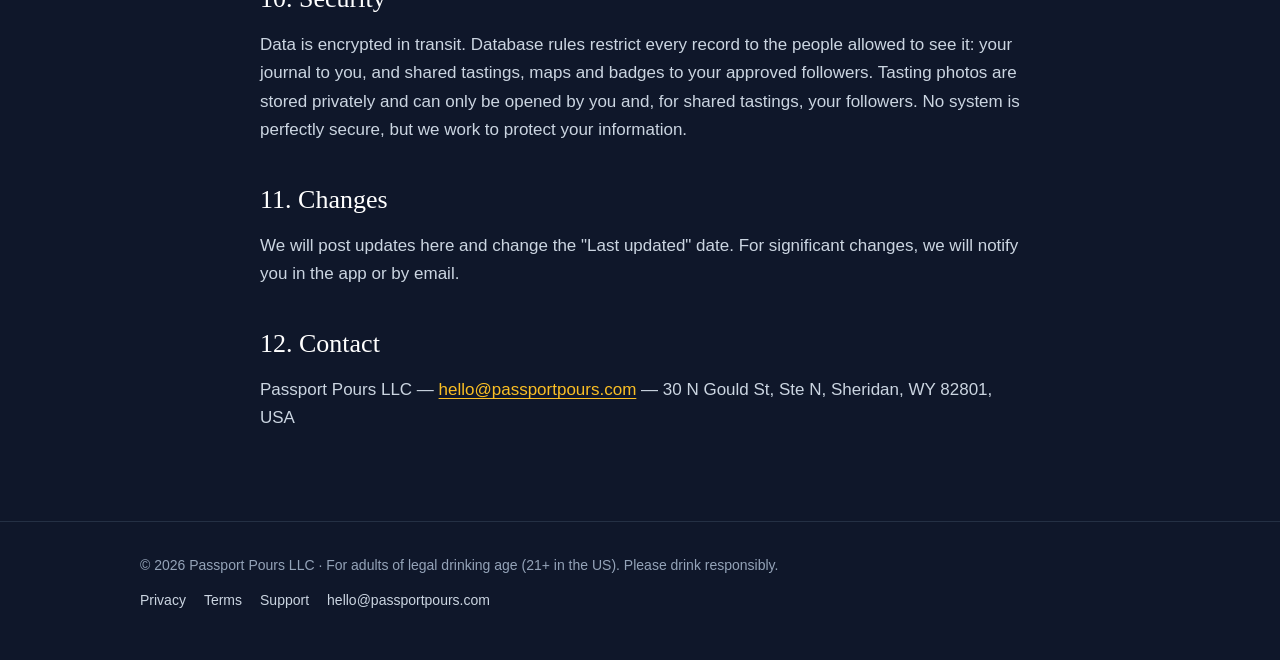
==== commit 41f72e6e: "Publish passportpours.com" ====
--- a/privacy/index.html
+++ b/privacy/index.html
@@ -26,7 +26,7 @@
   <main>
 <article class="doc wrap narrow">
 <h1>Privacy Policy</h1>
-<p><em>Last updated: 3 October 2026</em></p>
+<p><em>Last updated: 6 October 2026</em></p>
 <h2>1. Who we are</h2>
 <p>Passport Pours (&quot;the app&quot;, &quot;we&quot;, &quot;us&quot;) is operated by <strong>Passport Pours LLC</strong>, a Wyoming limited liability company, 30 N Gould St, Ste N, Sheridan, WY 82801, USA. Contact us at <strong><a href="mailto:hello@passportpours.com">hello@passportpours.com</a></strong>.</p>
 <h2>2. The short version</h2>
@@ -212,7 +212,7 @@
 <p><strong>Why we&#39;re allowed to use your information (EU/UK).</strong> We use your information to provide the app you asked for, including your account, journal, catalog, Community, trips and AI suggestions, because it&#39;s necessary to provide the service under our terms (contract). We use limited technical information, crash reports, request records for daily limits, and reports to keep the app secure, prevent abuse and moderate Community, because we have a legitimate interest in doing so that doesn&#39;t override your rights. We keep or share information when the law requires it (legal obligation). You can object to processing based on legitimate interests by emailing <a href="mailto:hello@passportpours.com">hello@passportpours.com</a>. You also have the right to complain to your local data protection authority.</p>
 <p><strong>California.</strong> We do not sell or share your personal information, as those terms are defined in California law, and we do not use it for targeted advertising.</p>
 <h2>8. Age requirement</h2>
-<p>Passport Pours is only for people who are <strong>of legal drinking age</strong> where they live, and never younger than <strong>18</strong> (at least <strong>21 in the United States</strong>). The app checks your age against the drinking age for the country your phone is set to. We do not knowingly collect information from anyone younger. If we learn that we have (including through a report), we delete the account.</p>
+<p>Passport Pours is only for people who are <strong>of legal drinking age</strong> where they live, and never younger than <strong>18</strong> (at least <strong>21 in the United States</strong>). The app checks your age against the drinking age for the country your phone is set to. Where a law requires it (for example in Texas), the app also asks Apple or Google for your age range (such as &quot;18 or over&quot;). That answer is used once, on your phone, and is never stored or sent to us. We do not knowingly collect information from anyone younger. If we learn that we have (including through a report), we delete the account.</p>
 <h2>9. International transfers</h2>
 <p>Our servers and most of our service providers are in the United States (see section 5). If you use the app from outside the US, your information is transferred to and processed in the US, where privacy laws may differ from yours. For people in the EU, UK and Switzerland, we protect these transfers with safeguards recognised by those laws, such as the European Commission&#39;s Standard Contractual Clauses (and the UK Addendum) in our providers&#39; data processing agreements, or a provider&#39;s certification under the EU–US Data Privacy Framework. You can ask us for more details at <a href="mailto:hello@passportpours.com">hello@passportpours.com</a>.</p>
 <h2>10. Security</h2>
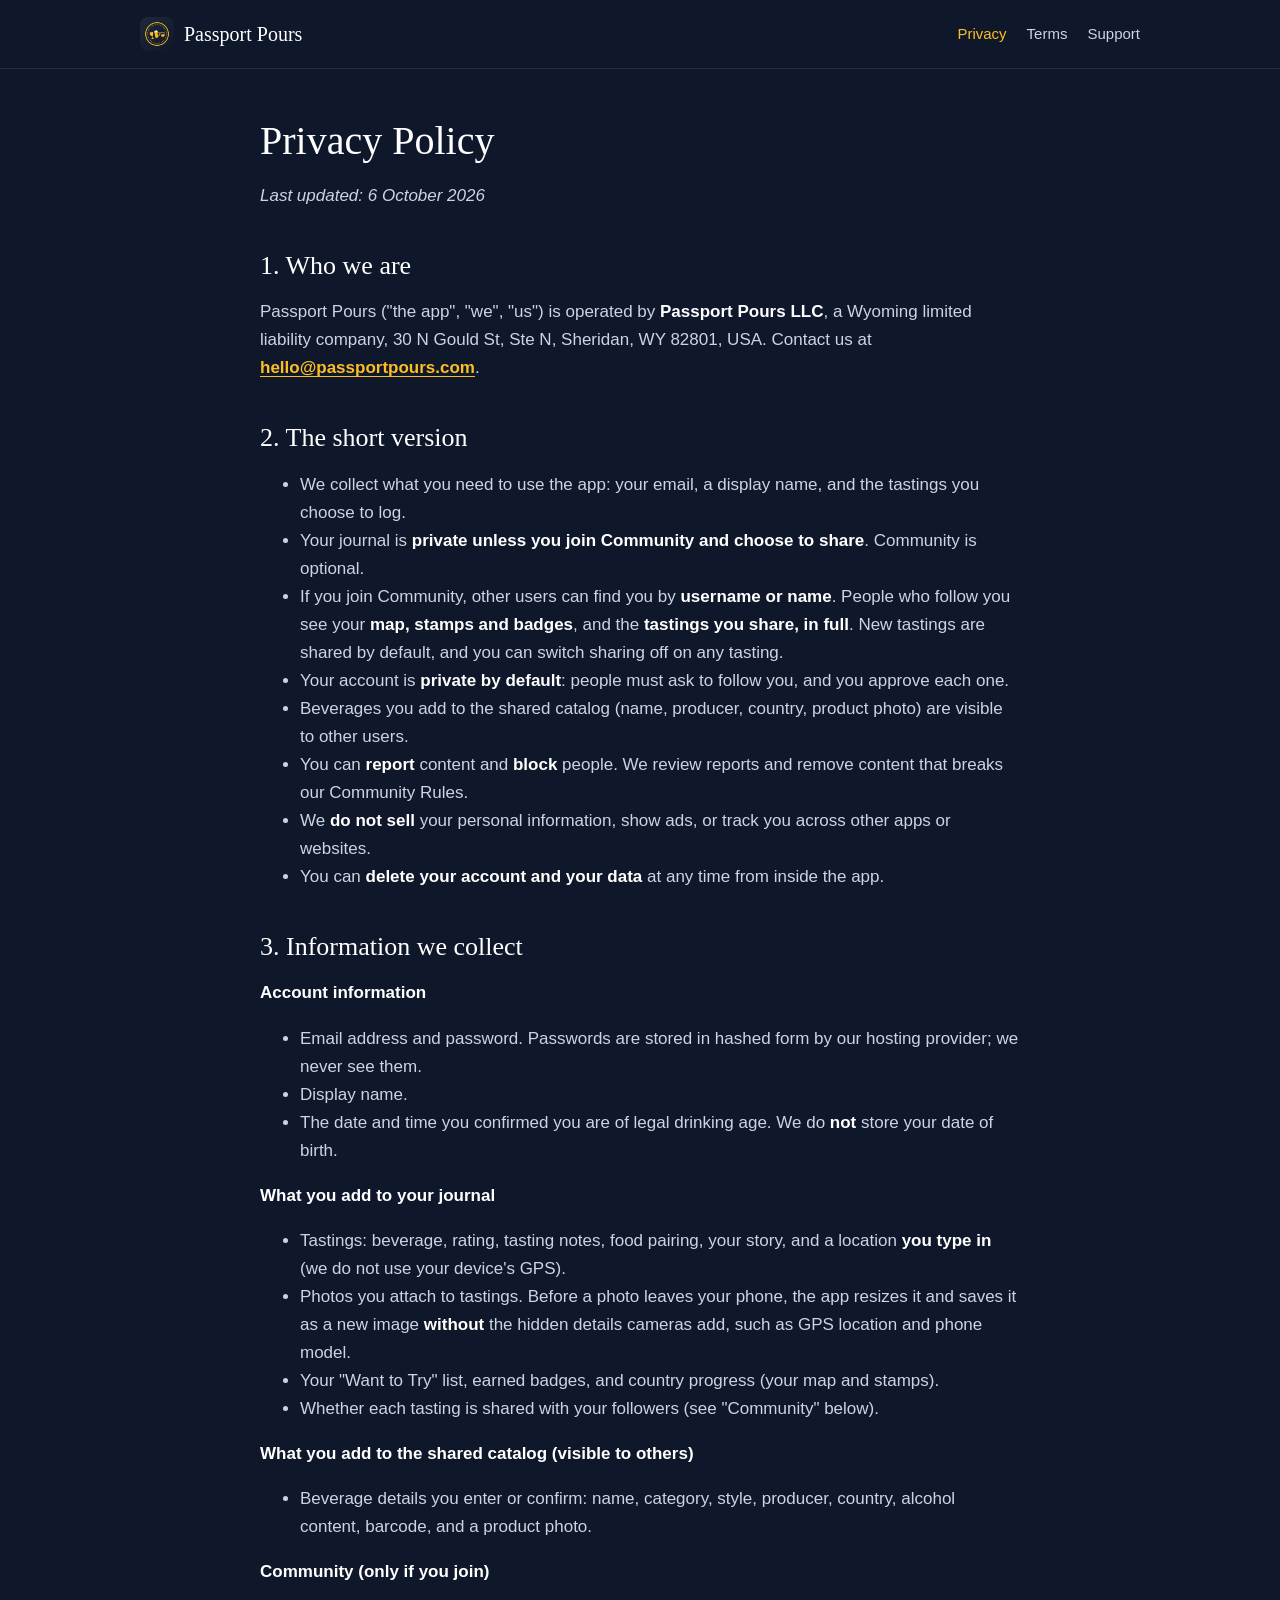
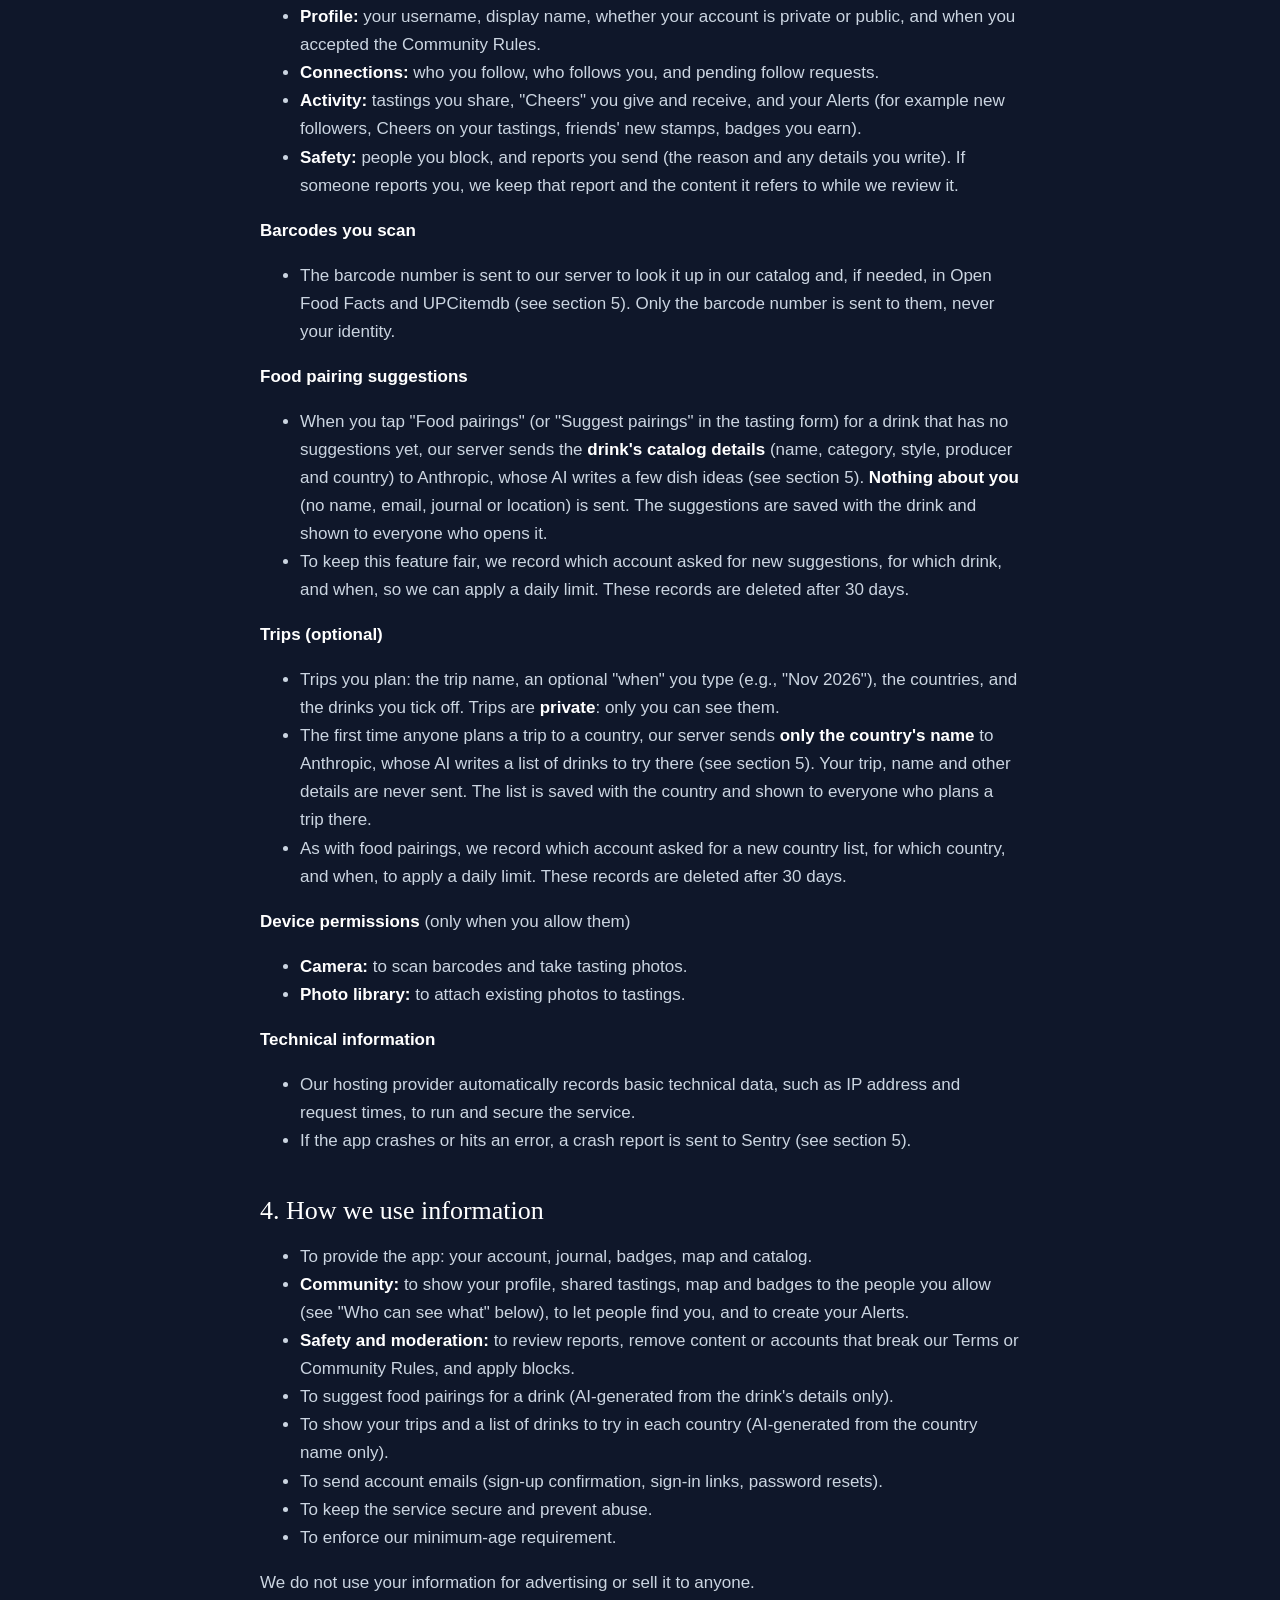
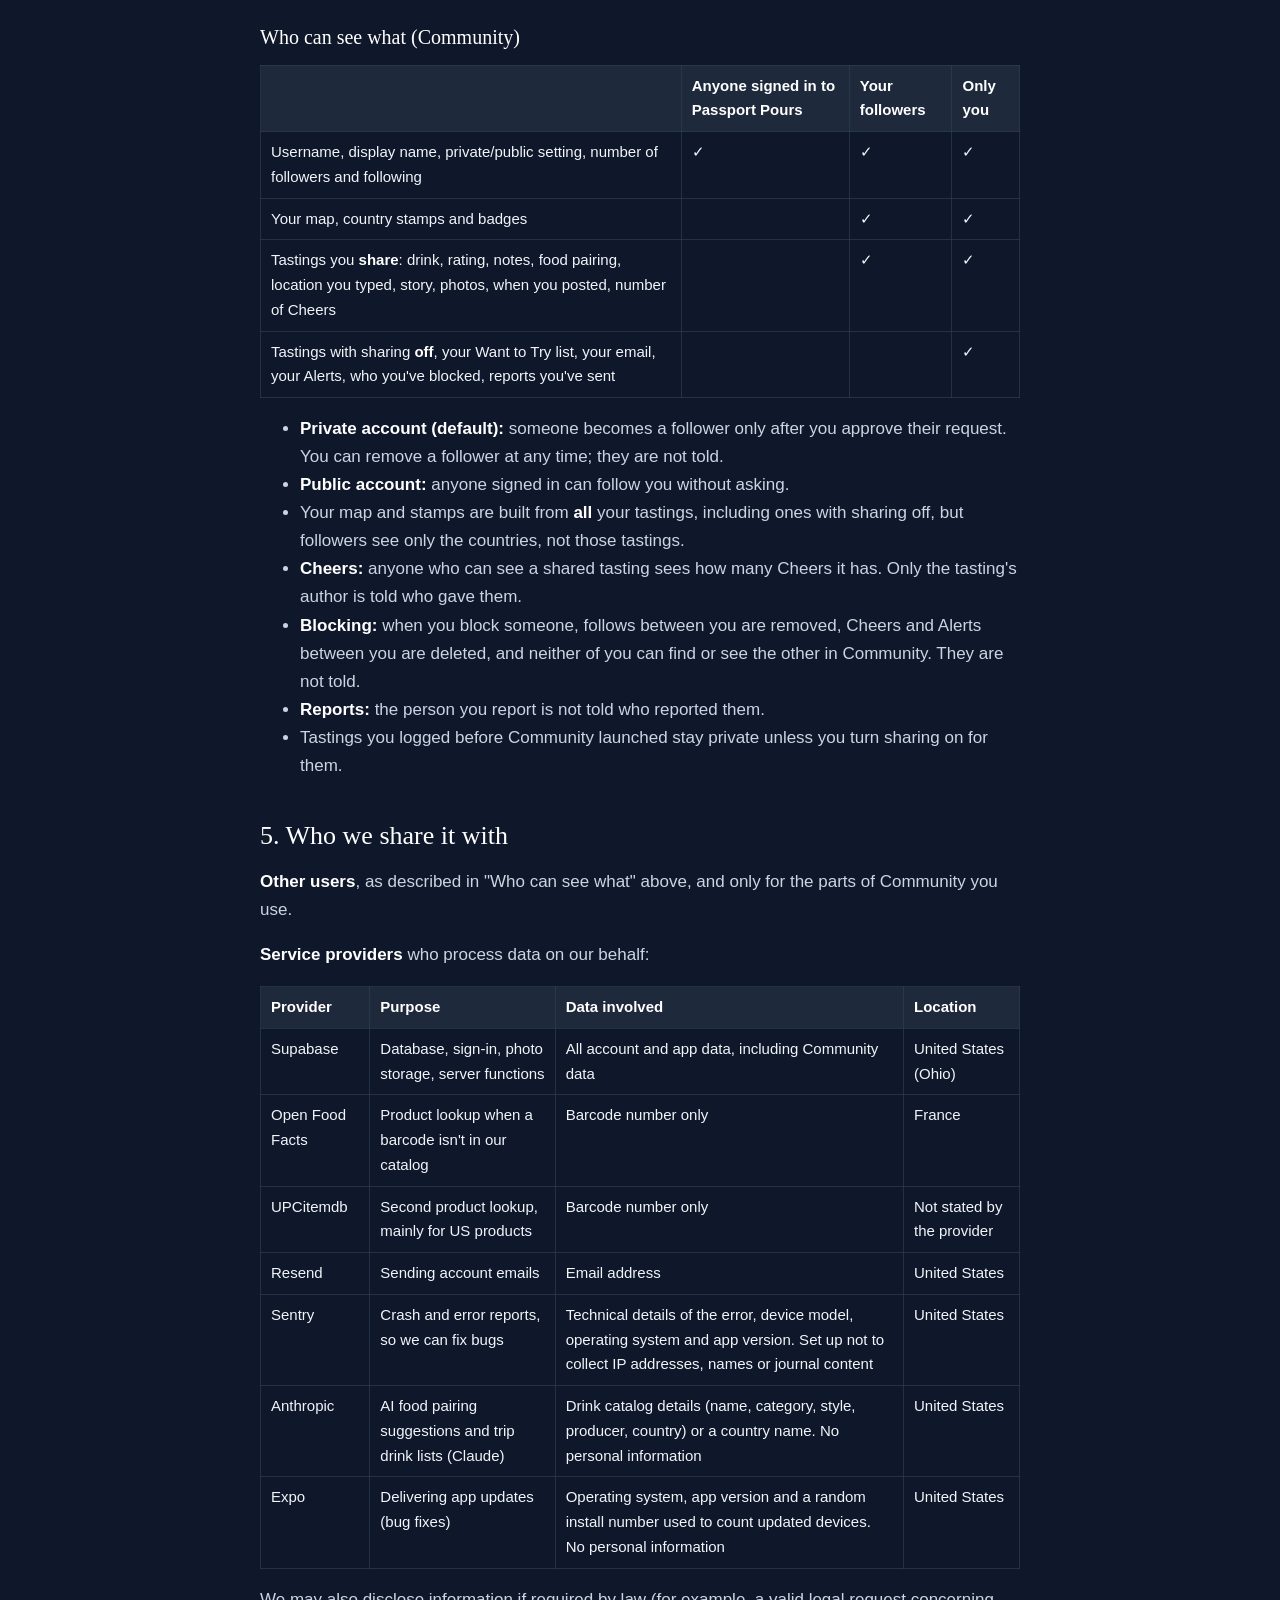
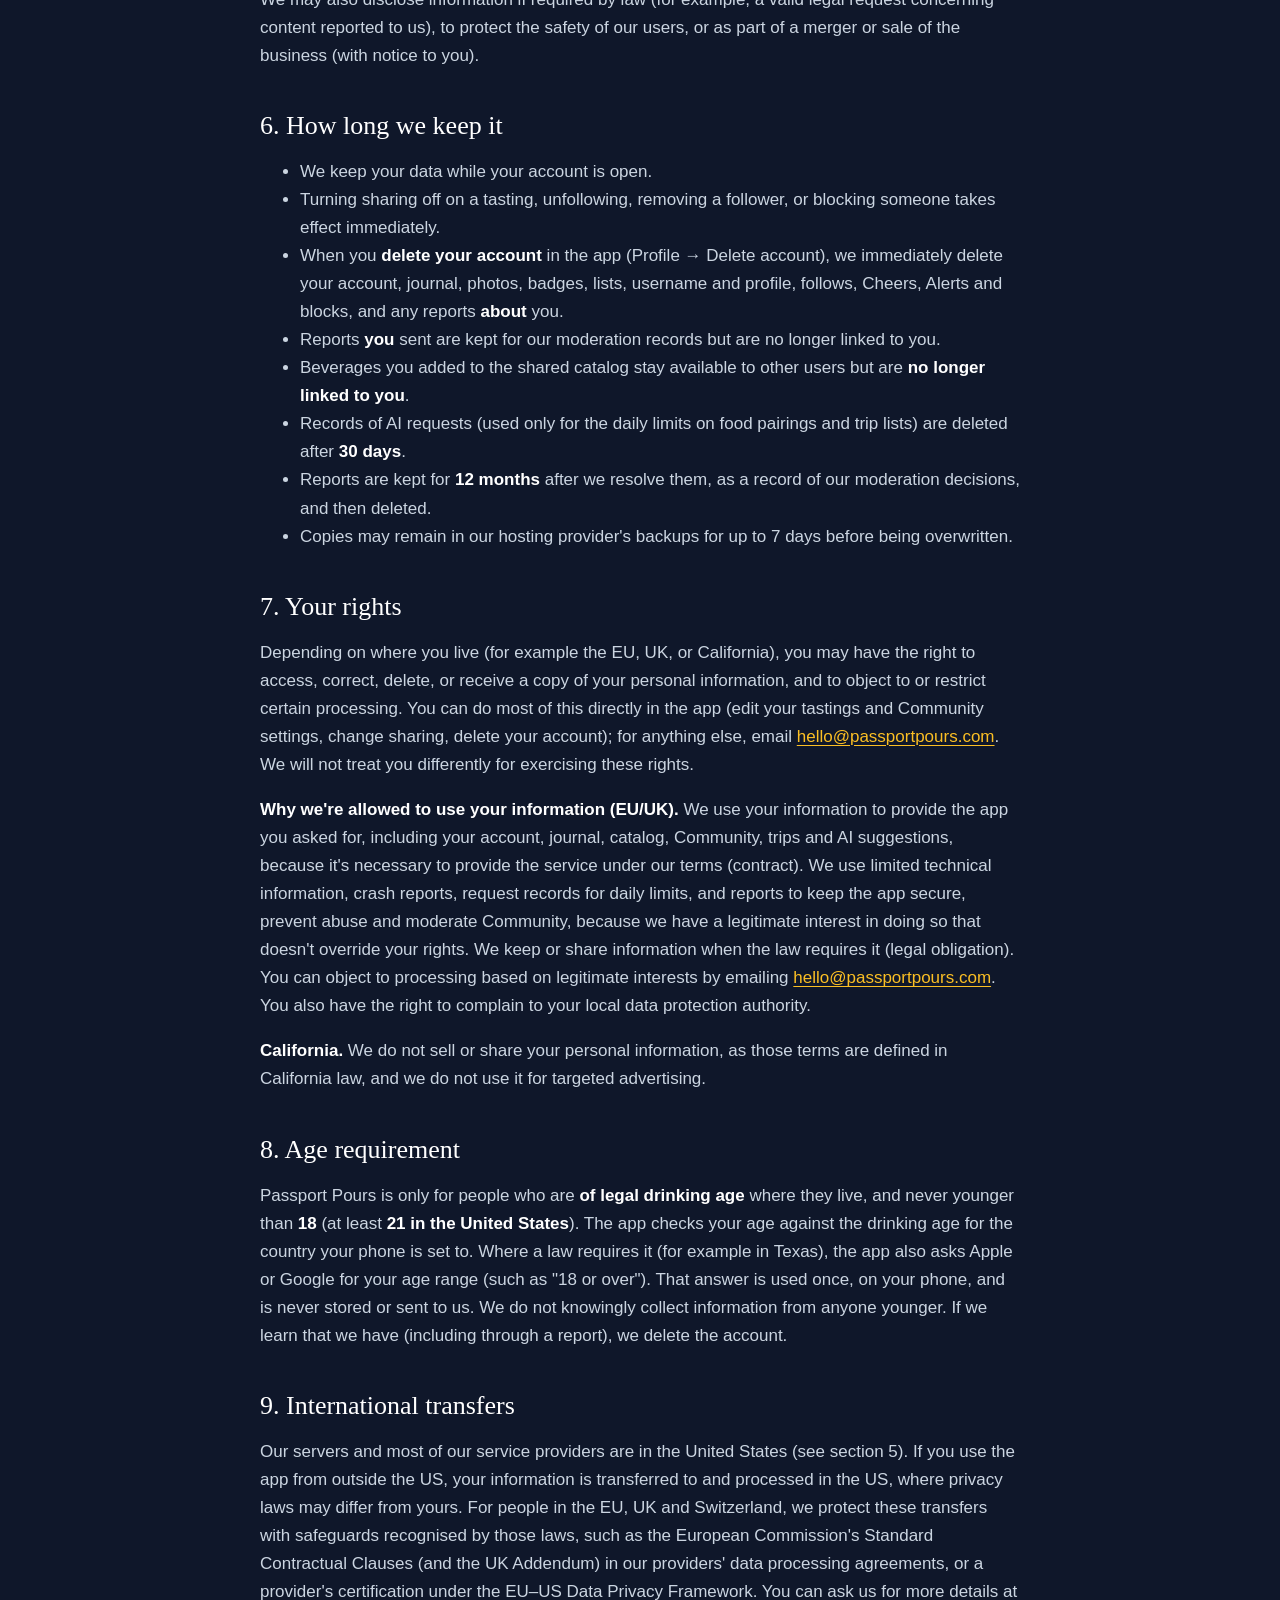
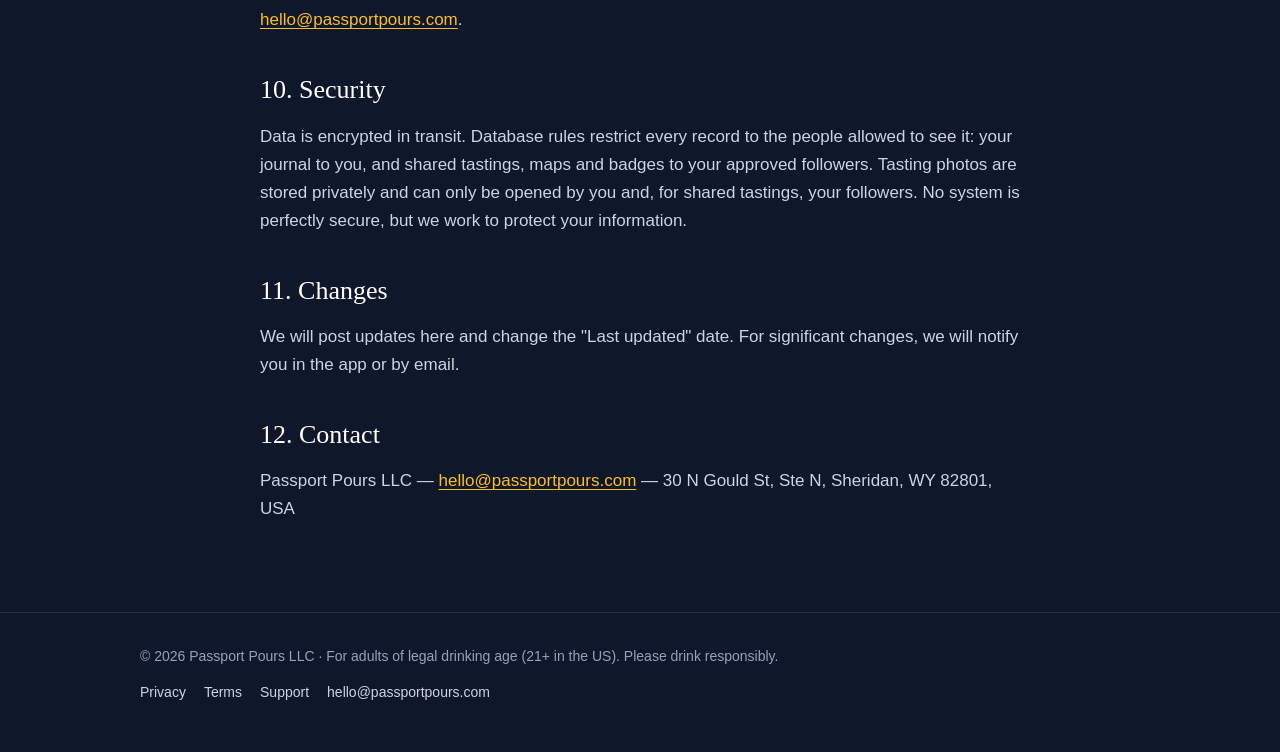
==== commit 5add484f: "Publish passportpours.com" ====
--- a/privacy/index.html
+++ b/privacy/index.html
@@ -194,6 +194,12 @@
 <td>Drink catalog details (name, category, style, producer, country) or a country name. No personal information</td>
 <td>United States</td>
 </tr>
+<tr>
+<td>Expo</td>
+<td>Delivering app updates (bug fixes)</td>
+<td>Operating system, app version and a random install number used to count updated devices. No personal information</td>
+<td>United States</td>
+</tr>
 </tbody></table>
 <p>We may also disclose information if required by law (for example, a valid legal request concerning content reported to us), to protect the safety of our users, or as part of a merger or sale of the business (with notice to you).</p>
 <h2>6. How long we keep it</h2>
